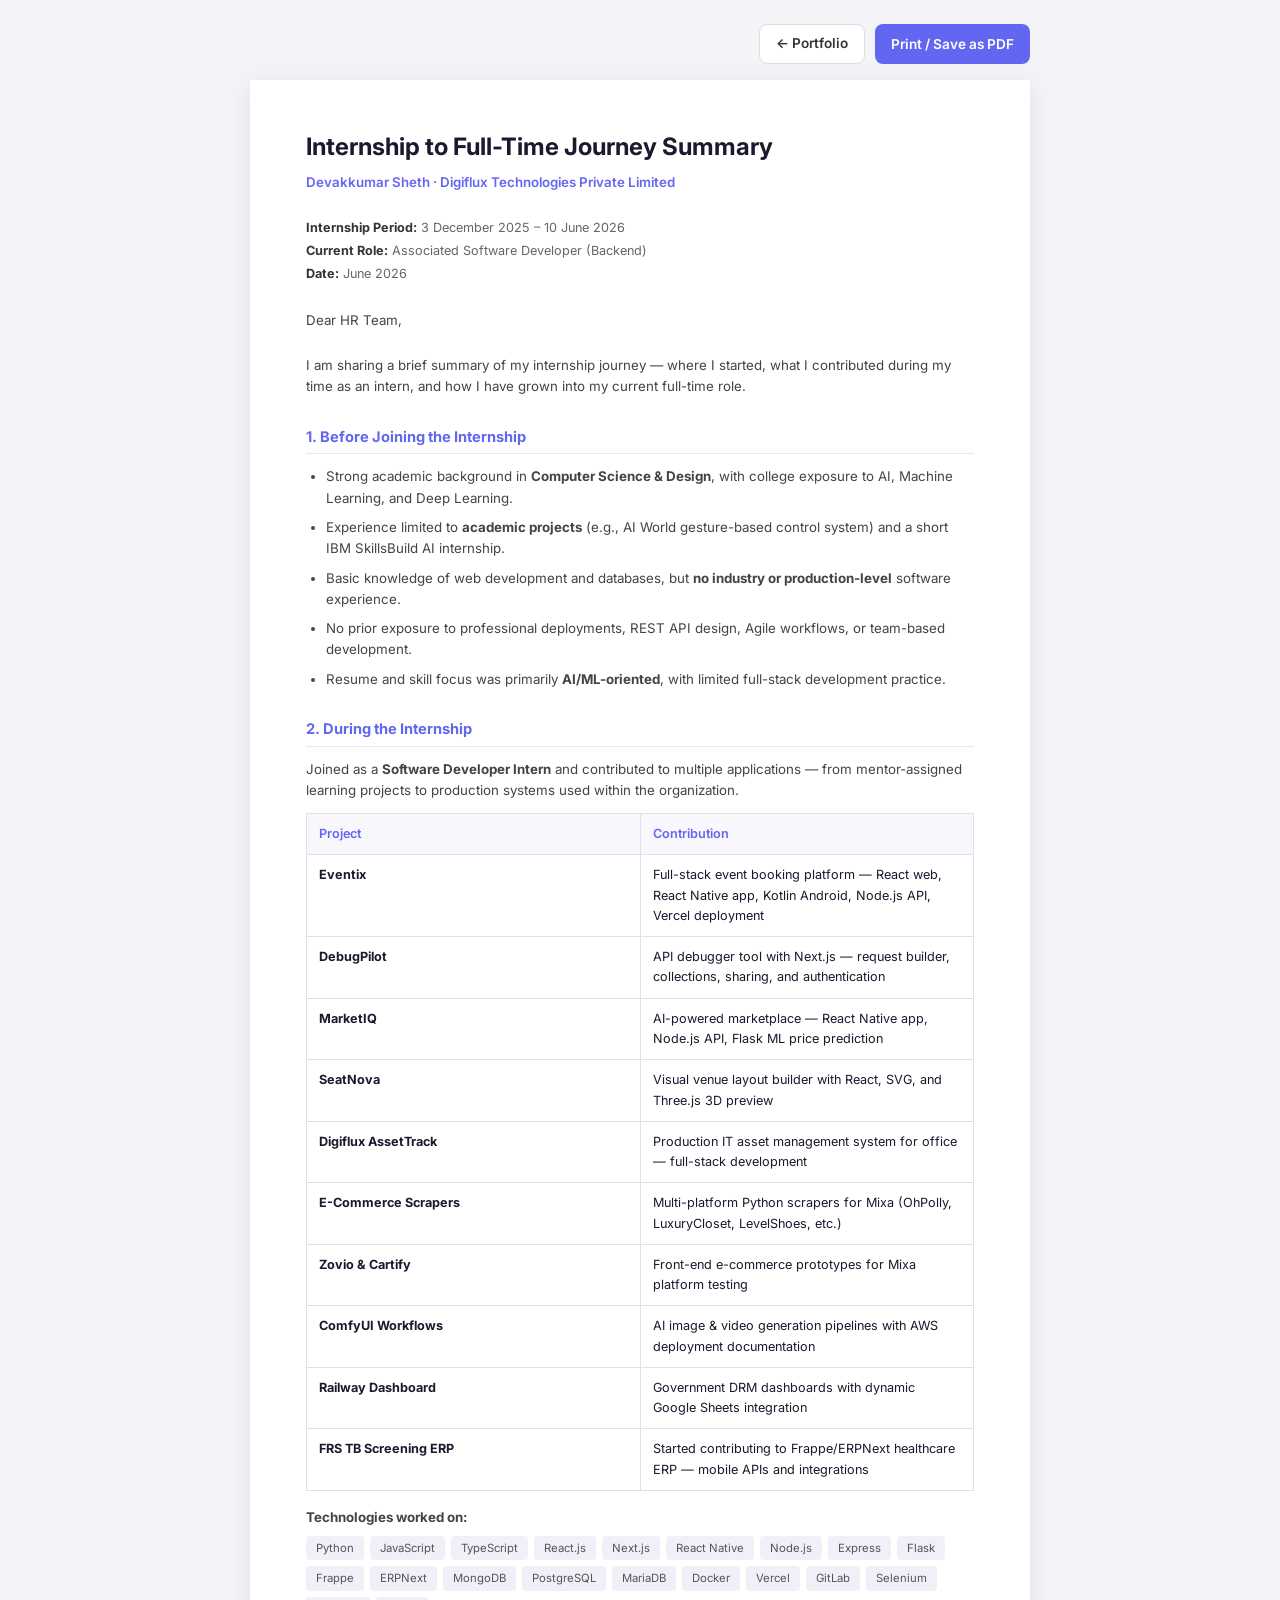
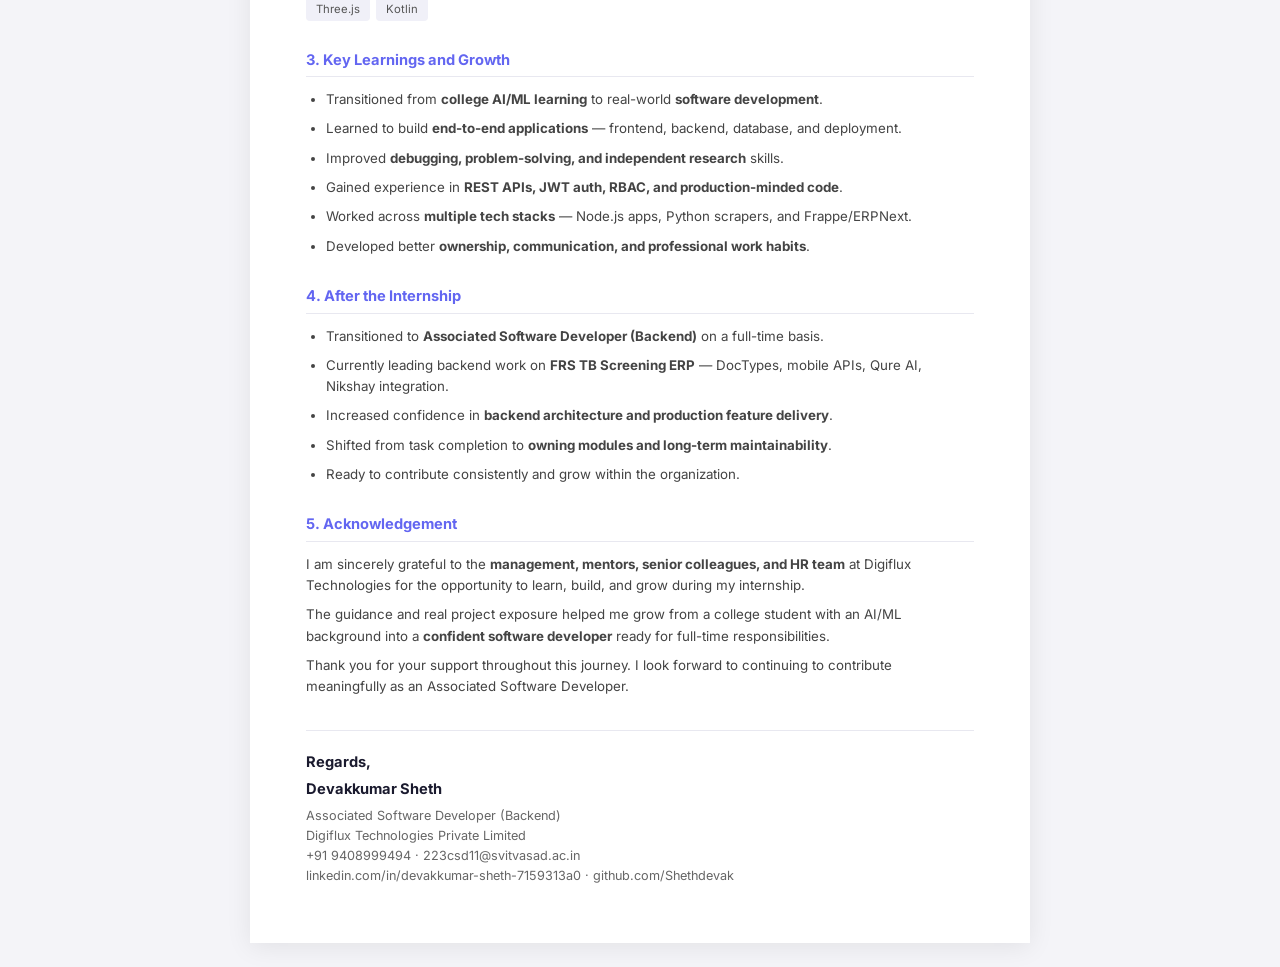
==== Internship_Journey_Report.html @ 596fc9f3 "Initial commit: portfolio site and resume assets. Co-authored-by: Cursor <cursoragent@cursor.com>" ====
<!DOCTYPE html>
<html lang="en">
<head>
  <meta charset="UTF-8" />
  <meta name="viewport" content="width=device-width, initial-scale=1.0" />
  <title>Internship Journey Report — Devakkumar Sheth</title>
  <style>
    @import url('https://fonts.googleapis.com/css2?family=Inter:wght@400;500;600;700&display=swap');
    * { box-sizing: border-box; margin: 0; padding: 0; }
    body { font-family: 'Inter', system-ui, sans-serif; font-size: 11pt; line-height: 1.6; color: #1a1a2e; background: #f4f4f8; padding: 24px; }
    .toolbar { max-width: 780px; margin: 0 auto 16px; display: flex; gap: 10px; justify-content: flex-end; }
    .toolbar button, .toolbar a { font-family: inherit; font-size: 0.85rem; font-weight: 600; padding: 8px 16px; border-radius: 8px; text-decoration: none; cursor: pointer; border: none; background: #6366f1; color: #fff; }
    .toolbar a { background: #fff; color: #333; border: 1px solid #ddd; }
    .page { max-width: 780px; margin: 0 auto; background: #fff; padding: 48px 56px; box-shadow: 0 4px 24px rgba(0,0,0,0.08); }
    .meta { font-size: 9.5pt; color: #666; margin-bottom: 24px; line-height: 1.8; }
    .meta strong { color: #333; }
    h1 { font-size: 18pt; color: #1a1a2e; margin-bottom: 6px; }
    .subtitle { font-size: 10pt; color: #6366f1; font-weight: 600; margin-bottom: 24px; }
    .greeting { margin-bottom: 24px; color: #444; }
    h2 { font-size: 11pt; font-weight: 700; color: #6366f1; margin: 28px 0 12px; padding-bottom: 4px; border-bottom: 1px solid #e8e8f0; }
    p, li { color: #444; font-size: 10pt; margin-bottom: 8px; }
    ul { padding-left: 20px; margin-bottom: 12px; }
    table { width: 100%; border-collapse: collapse; margin: 12px 0 16px; font-size: 9.5pt; }
    th, td { border: 1px solid #e0e0ea; padding: 10px 12px; text-align: left; vertical-align: top; }
    th { background: #f8f8fc; color: #6366f1; font-weight: 600; width: 28%; }
    .tech-tags { display: flex; flex-wrap: wrap; gap: 6px; margin-top: 8px; }
    .tech-tags span { font-size: 8.5pt; padding: 3px 10px; background: #f0f0f8; border-radius: 4px; color: #555; }
    .sign-off { margin-top: 32px; padding-top: 20px; border-top: 1px solid #e8e8f0; }
    .sign-off strong { display: block; margin-bottom: 4px; }
    .sign-off p { font-size: 9.5pt; color: #666; }
    @media print { body { background: #fff; padding: 0; } .toolbar { display: none; } .page { box-shadow: none; padding: 0; } }
  </style>
</head>
<body>
  <div class="toolbar">
    <a href="index.html">← Portfolio</a>
    <button onclick="window.print()">Print / Save as PDF</button>
  </div>

  <div class="page">
    <h1>Internship to Full-Time Journey Summary</h1>
    <p class="subtitle">Devakkumar Sheth · Digiflux Technologies Private Limited</p>

    <div class="meta">
      <strong>Internship Period:</strong> 3 December 2025 – 10 June 2026<br />
      <strong>Current Role:</strong> Associated Software Developer (Backend)<br />
      <strong>Date:</strong> June 2026
    </div>

    <p class="greeting">Dear HR Team,</p>
    <p>I am sharing a brief summary of my internship journey — where I started, what I contributed during my time as an intern, and how I have grown into my current full-time role.</p>

    <h2>1. Before Joining the Internship</h2>
    <ul>
      <li>Strong academic background in <strong>Computer Science &amp; Design</strong>, with college exposure to AI, Machine Learning, and Deep Learning.</li>
      <li>Experience limited to <strong>academic projects</strong> (e.g., AI World gesture-based control system) and a short IBM SkillsBuild AI internship.</li>
      <li>Basic knowledge of web development and databases, but <strong>no industry or production-level</strong> software experience.</li>
      <li>No prior exposure to professional deployments, REST API design, Agile workflows, or team-based development.</li>
      <li>Resume and skill focus was primarily <strong>AI/ML-oriented</strong>, with limited full-stack development practice.</li>
    </ul>

    <h2>2. During the Internship</h2>
    <p>Joined as a <strong>Software Developer Intern</strong> and contributed to multiple applications — from mentor-assigned learning projects to production systems used within the organization.</p>

    <table>
      <tr><th>Project</th><th>Contribution</th></tr>
      <tr><td><strong>Eventix</strong></td><td>Full-stack event booking platform — React web, React Native app, Kotlin Android, Node.js API, Vercel deployment</td></tr>
      <tr><td><strong>DebugPilot</strong></td><td>API debugger tool with Next.js — request builder, collections, sharing, and authentication</td></tr>
      <tr><td><strong>MarketIQ</strong></td><td>AI-powered marketplace — React Native app, Node.js API, Flask ML price prediction</td></tr>
      <tr><td><strong>SeatNova</strong></td><td>Visual venue layout builder with React, SVG, and Three.js 3D preview</td></tr>
      <tr><td><strong>Digiflux AssetTrack</strong></td><td>Production IT asset management system for office — full-stack development</td></tr>
      <tr><td><strong>E-Commerce Scrapers</strong></td><td>Multi-platform Python scrapers for Mixa (OhPolly, LuxuryCloset, LevelShoes, etc.)</td></tr>
      <tr><td><strong>Zovio &amp; Cartify</strong></td><td>Front-end e-commerce prototypes for Mixa platform testing</td></tr>
      <tr><td><strong>ComfyUI Workflows</strong></td><td>AI image &amp; video generation pipelines with AWS deployment documentation</td></tr>
      <tr><td><strong>Railway Dashboard</strong></td><td>Government DRM dashboards with dynamic Google Sheets integration</td></tr>
      <tr><td><strong>FRS TB Screening ERP</strong></td><td>Started contributing to Frappe/ERPNext healthcare ERP — mobile APIs and integrations</td></tr>
    </table>

    <p><strong>Technologies worked on:</strong></p>
    <div class="tech-tags">
      <span>Python</span><span>JavaScript</span><span>TypeScript</span><span>React.js</span><span>Next.js</span>
      <span>React Native</span><span>Node.js</span><span>Express</span><span>Flask</span><span>Frappe</span>
      <span>ERPNext</span><span>MongoDB</span><span>PostgreSQL</span><span>MariaDB</span><span>Docker</span>
      <span>Vercel</span><span>GitLab</span><span>Selenium</span><span>Three.js</span><span>Kotlin</span>
    </div>

    <h2>3. Key Learnings and Growth</h2>
    <ul>
      <li>Transitioned from <strong>college AI/ML learning</strong> to real-world <strong>software development</strong>.</li>
      <li>Learned to build <strong>end-to-end applications</strong> — frontend, backend, database, and deployment.</li>
      <li>Improved <strong>debugging, problem-solving, and independent research</strong> skills.</li>
      <li>Gained experience in <strong>REST APIs, JWT auth, RBAC, and production-minded code</strong>.</li>
      <li>Worked across <strong>multiple tech stacks</strong> — Node.js apps, Python scrapers, and Frappe/ERPNext.</li>
      <li>Developed better <strong>ownership, communication, and professional work habits</strong>.</li>
    </ul>

    <h2>4. After the Internship</h2>
    <ul>
      <li>Transitioned to <strong>Associated Software Developer (Backend)</strong> on a full-time basis.</li>
      <li>Currently leading backend work on <strong>FRS TB Screening ERP</strong> — DocTypes, mobile APIs, Qure AI, Nikshay integration.</li>
      <li>Increased confidence in <strong>backend architecture and production feature delivery</strong>.</li>
      <li>Shifted from task completion to <strong>owning modules and long-term maintainability</strong>.</li>
      <li>Ready to contribute consistently and grow within the organization.</li>
    </ul>

    <h2>5. Acknowledgement</h2>
    <p>I am sincerely grateful to the <strong>management, mentors, senior colleagues, and HR team</strong> at Digiflux Technologies for the opportunity to learn, build, and grow during my internship.</p>
    <p>The guidance and real project exposure helped me grow from a college student with an AI/ML background into a <strong>confident software developer</strong> ready for full-time responsibilities.</p>
    <p>Thank you for your support throughout this journey. I look forward to continuing to contribute meaningfully as an Associated Software Developer.</p>

    <div class="sign-off">
      <strong>Regards,</strong>
      <strong>Devakkumar Sheth</strong>
      <p>Associated Software Developer (Backend)<br />
      Digiflux Technologies Private Limited<br />
      +91 9408999494 · 223csd11@svitvasad.ac.in<br />
      linkedin.com/in/devakkumar-sheth-7159313a0 · github.com/Shethdevak</p>
    </div>
  </div>
</body>
</html>
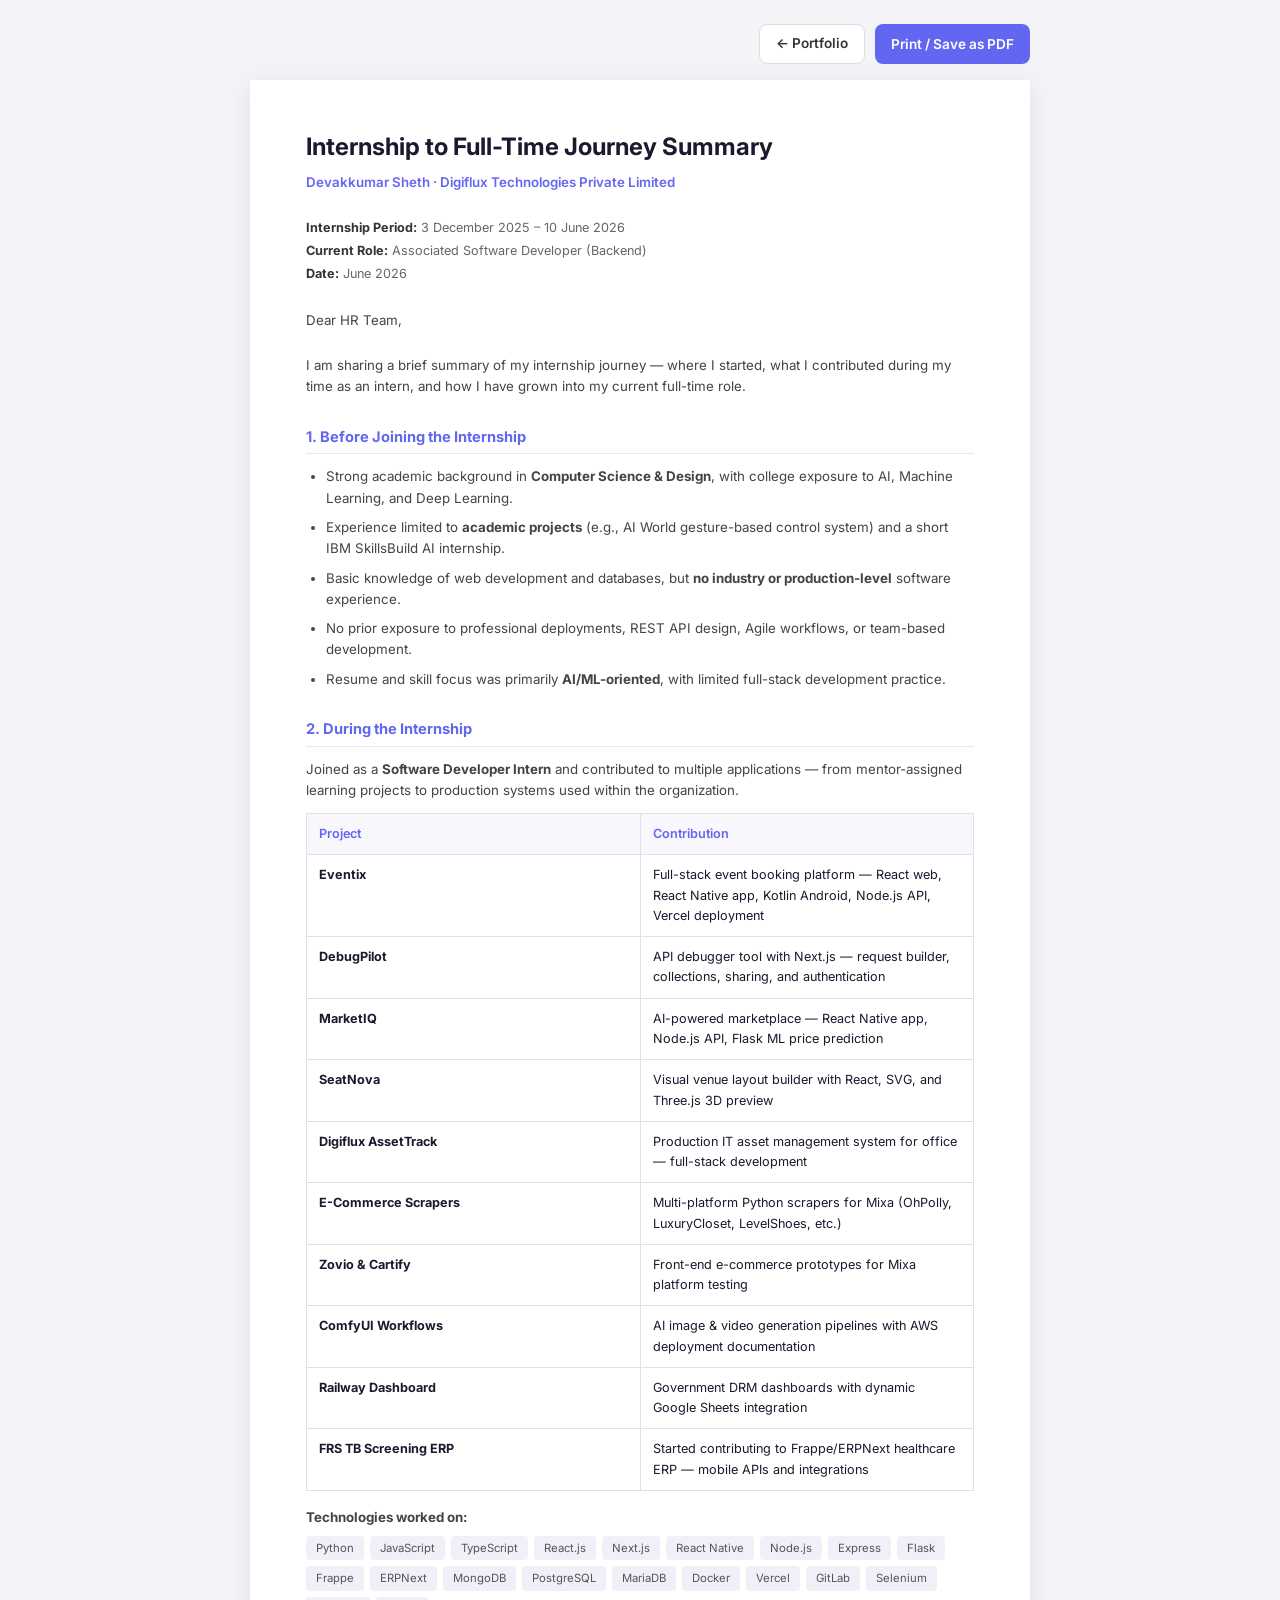
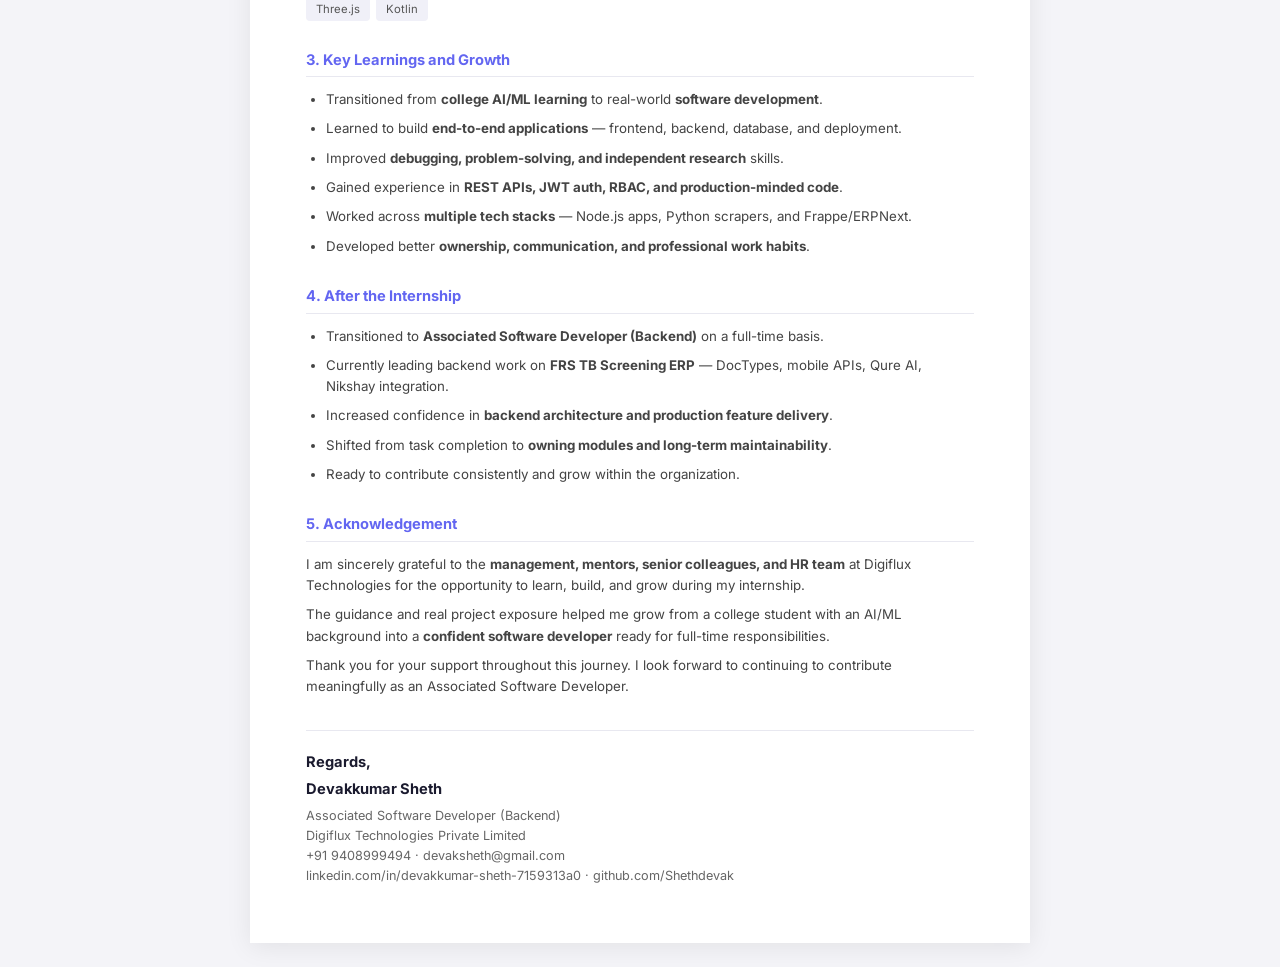
==== commit 595f8b44: "Update contact information across multiple files to reflect new email address" ====
--- a/Internship_Journey_Report.html
+++ b/Internship_Journey_Report.html
@@ -113,7 +113,7 @@
       <strong>Devakkumar Sheth</strong>
       <p>Associated Software Developer (Backend)<br />
       Digiflux Technologies Private Limited<br />
-      +91 9408999494 · 223csd11@svitvasad.ac.in<br />
+      +91 9408999494 · devaksheth@gmail.com<br />
       linkedin.com/in/devakkumar-sheth-7159313a0 · github.com/Shethdevak</p>
     </div>
   </div>
